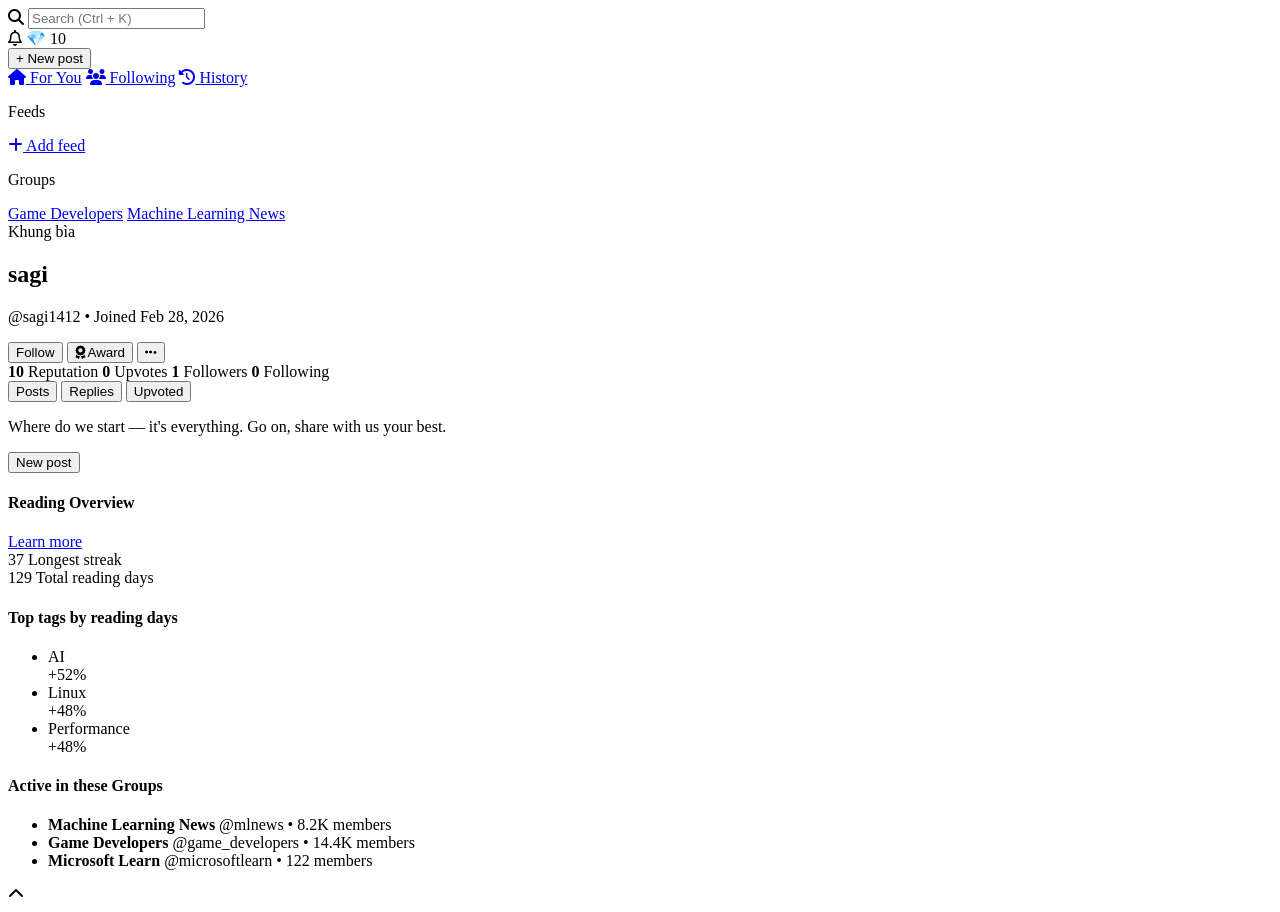
==== myweb/thongtin.html @ 660e8b9f "cập nhật readme và giao diện" ====
<!DOCTYPE html>
<html lang="vi">
<head>
    <meta charset="UTF-8">
    <meta name="viewport" content="width=device-width, initial-scale=1.0">
    <title>Trang cá nhân</title>
    <!-- Link Font Awesome cho icon -->
    <link rel="stylesheet" href="https://cdnjs.cloudflare.com/ajax/libs/font-awesome/6.4.0/css/all.min.css">
</head>
<body>

    <!-- THANH ĐẦU TRANG (Giữ nguyên cấu trúc trang chủ) -->
    <header id="main-header">
        <div class="search-bar">
            <i class="fa fa-search"></i>
            <input type="text" placeholder="Search (Ctrl + K)">
        </div>
        
        <nav class="user-nav">
            <i class="fa-regular fa-bell"></i>
            <span class="currency">💎 10</span>
            <div class="user-avatar"></div>
        </nav>
    </header>

    <!-- BỐ CỤC CHÍNH 3 CỘT -->
    <div class="app-container">
        
        <!-- CỘT 1: SIDEBAR TRÁI (Giữ nguyên cấu trúc trang chủ) -->
        <aside id="left-sidebar">
            <button class="btn-new-post">+ New post</button>
            
            <nav class="menu-section">
                <a href="index.html" class="menu-item"><i class="fa fa-home"></i> For You</a>
                <a href="#" class="menu-item"><i class="fa fa-users"></i> Following</a>
                <a href="#" class="menu-item"><i class="fa fa-clock-rotate-left"></i> History</a>
            </nav>

            <section class="menu-section">
                <p class="section-title">Feeds</p>
                <a href="#" class="menu-item"><i class="fa fa-plus"></i> Add feed</a>
            </section>

            <section class="menu-section">
                <p class="section-title">Groups</p>
                <a href="#" class="menu-item">Game Developers</a>
                <a href="#" class="menu-item">Machine Learning News</a>
            </section>
        </aside>

        <!-- CỘT 2: NỘI DUNG CHÍNH (PROFILE) -->
        <main id="profile-content">
            <div class="profile-wrapper">
                
                <!-- Phần khung bìa và thông tin cơ bản -->
                <section class="profile-header-card">
                    <div class="cover-photo">
                        <span>Khung bìa</span>
                    </div>

                    <div class="profile-info">
                        <div class="avatar-large"></div>
                        <h1 class="user-name">sagi</h1>
                        <p class="user-handle">@sagi1412 • Joined Feb 28, 2026</p>
                        
                        <div class="profile-actions">
                            <button class="btn-follow">Follow</button>
                            <button class="btn-award"><i class="fa fa-award"></i> Award</button>
                            <button class="btn-more"><i class="fa fa-ellipsis"></i></button>
                        </div>

                        <div class="profile-stats">
                            <span><strong>10</strong> Reputation</span>
                            <span><strong>0</strong> Upvotes</span>
                            <span><strong>1</strong> Followers</span>
                            <span><strong>0</strong> Following</span>
                        </div>
                    </div>
                </section>

                <!-- Tabs điều hướng hoạt động -->
                <nav class="profile-tabs">
                    <button class="tab-item active">Posts</button>
                    <button class="tab-item">Replies</button>
                    <button class="tab-item">Upvoted</button>
                </nav>

                <!-- Nội dung hoạt động (Trạng thái trống) -->
                <section class="activity-feed">
                    <div class="empty-state">
                        <p>Where do we start — it's everything. Go on, share with us your best.</p>
                        <button class="btn-new-post-large">New post</button>
                    </div>
                </section>

            </div>
        </main>

        <!-- CỘT 3: SIDEBAR PHẢI (THỐNG KÊ) -->
        <aside id="right-sidebar">
            
            <!-- Thống kê đọc -->
            <section class="stat-card">
                <header class="card-header">
                    <h4>Reading Overview</h4>
                    <a href="#">Learn more</a>
                </header>
                <div class="stat-grid">
                    <div class="stat-item">
                        <span class="stat-value">37</span>
                        <span class="stat-label">Longest streak</span>
                    </div>
                    <div class="stat-item">
                        <span class="stat-value">129</span>
                        <span class="stat-label">Total reading days</span>
                    </div>
                </div>
            </section>

            <!-- Tags phổ biến -->
            <section class="stat-card">
                <h4>Top tags by reading days</h4>
                <ul class="tag-stats-list">
                    <li>
                        <span class="tag-name ai">AI</span>
                        <div class="progress-bar"><div class="fill" style="width: 52%;"></div></div>
                        <span class="percentage">+52%</span>
                    </li>
                    <li>
                        <span class="tag-name linux">Linux</span>
                        <div class="progress-bar"><div class="fill" style="width: 48%;"></div></div>
                        <span class="percentage">+48%</span>
                    </li>
                    <li>
                        <span class="tag-name performance">Performance</span>
                        <div class="progress-bar"><div class="fill" style="width: 48%;"></div></div>
                        <span class="percentage">+48%</span>
                    </li>
                </ul>
            </section>

            <!-- Nhóm đang tham gia -->
            <section class="stat-card">
                <h4>Active in these Groups</h4>
                <ul class="group-list">
                    <li>
                        <strong>Machine Learning News</strong>
                        <span>@mlnews • 8.2K members</span>
                    </li>
                    <li>
                        <strong>Game Developers</strong>
                        <span>@game_developers • 14.4K members</span>
                    </li>
                    <li>
                        <strong>Microsoft Learn</strong>
                        <span>@microsoftlearn • 122 members</span>
                    </li>
                </ul>
            </section>

        </aside>

    </div>

    <!-- Nút cuộn lên đầu trang -->
    <div class="scroll-top">
        <i class="fa fa-chevron-up"></i>
    </div>

</body>
</html>
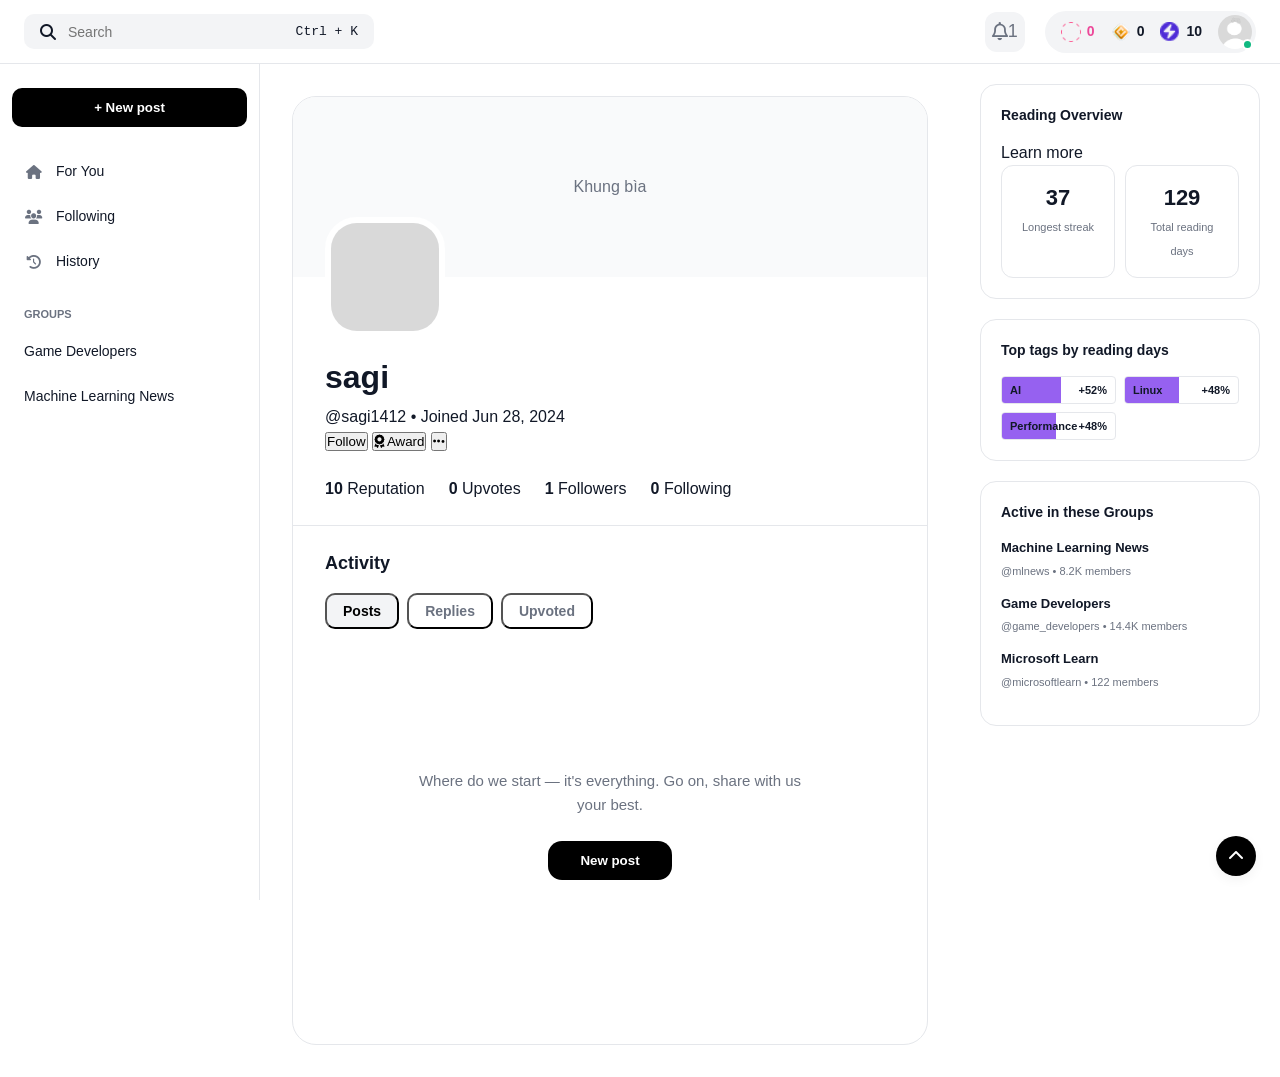
==== commit 4751ccc8: "cập nhật file css và ảnh để có giao diện gần giống giao diện tự build từ file figma trong readme" ====
--- a/myweb/thongtin.html
+++ b/myweb/thongtin.html
@@ -3,23 +3,48 @@
 <head>
     <meta charset="UTF-8">
     <meta name="viewport" content="width=device-width, initial-scale=1.0">
-    <title>Trang cá nhân</title>
+    <title>Trang cá nhân - sagi</title>
     <!-- Link Font Awesome cho icon -->
     <link rel="stylesheet" href="https://cdnjs.cloudflare.com/ajax/libs/font-awesome/6.4.0/css/all.min.css">
+    <!-- Liên kết file CSS dùng chung -->
+    <link rel="stylesheet" href="./css/style.css">
 </head>
 <body>
 
-    <!-- THANH ĐẦU TRANG (Giữ nguyên cấu trúc trang chủ) -->
+    <!-- THANH ĐẦU TRANG (Đã đồng bộ Status Capsule với trang chủ) -->
     <header id="main-header">
         <div class="search-bar">
             <i class="fa fa-search"></i>
-            <input type="text" placeholder="Search (Ctrl + K)">
+            <input type="text" placeholder="Search">
+            <kbd>Ctrl + K</kbd>
         </div>
         
         <nav class="user-nav">
-            <i class="fa-regular fa-bell"></i>
-            <span class="currency">💎 10</span>
-            <div class="user-avatar"></div>
+            <button class="btn-bell">
+                <i class="fa-regular fa-bell"></i>
+                <span class="notification-badge">1</span>
+            </button>
+
+            <div class="status-capsule">
+                <div class="status-item">
+                    <img src="./img/SVG.png" alt="streak" class="status-icon">
+                    <span class="status-value color-pink">0</span>
+                </div>
+                <div class="status-item">
+                    <img src="./img/icon.png" alt="credits" class="status-icon">
+                    <span class="status-value">0</span>
+                </div>
+                <div class="status-item">
+                    <img src="./img/icon2.png" alt="energy" class="status-icon">
+                    <span class="status-value">10</span>
+                </div>
+
+                <!-- Link quay lại chính trang này (Profile) -->
+                <a href="profile.html" class="user-avatar-wrapper">
+                    <img src="./img/avt.png" alt="user" class="user-avatar">
+                    <span class="online-dot"></span>
+                </a>
+            </div>
         </nav>
     </header>
 
@@ -31,15 +56,11 @@
             <button class="btn-new-post">+ New post</button>
             
             <nav class="menu-section">
-                <a href="index.html" class="menu-item"><i class="fa fa-home"></i> For You</a>
+                <!-- Quay về trang chủ -->
+                <a href="trangchu.html" class="menu-item"><i class="fa fa-home"></i> For You</a>
                 <a href="#" class="menu-item"><i class="fa fa-users"></i> Following</a>
                 <a href="#" class="menu-item"><i class="fa fa-clock-rotate-left"></i> History</a>
             </nav>
-
-            <section class="menu-section">
-                <p class="section-title">Feeds</p>
-                <a href="#" class="menu-item"><i class="fa fa-plus"></i> Add feed</a>
-            </section>
 
             <section class="menu-section">
                 <p class="section-title">Groups</p>
@@ -51,17 +72,22 @@
         <!-- CỘT 2: NỘI DUNG CHÍNH (PROFILE) -->
         <main id="profile-content">
             <div class="profile-wrapper">
-                
-                <!-- Phần khung bìa và thông tin cơ bản -->
+                <!-- TẤT CẢ NẰM TRONG KHUNG NÀY -->
                 <section class="profile-header-card">
+                    
+                    <!-- 1. Phần ảnh bìa -->
                     <div class="cover-photo">
                         <span>Khung bìa</span>
                     </div>
 
+                    <!-- 2. Phần thông tin người dùng -->
                     <div class="profile-info">
-                        <div class="avatar-large"></div>
+                        <div class="avatar-large-wrapper">
+                            <img src="./img/avt.png" alt="sagi" class="avatar-large">
+                        </div>
+                        
                         <h1 class="user-name">sagi</h1>
-                        <p class="user-handle">@sagi1412 • Joined Feb 28, 2026</p>
+                        <p class="user-handle">@sagi1412 • Joined Jun 28, 2024</p>
                         
                         <div class="profile-actions">
                             <button class="btn-follow">Follow</button>
@@ -70,29 +96,32 @@
                         </div>
 
                         <div class="profile-stats">
-                            <span><strong>10</strong> Reputation</span>
-                            <span><strong>0</strong> Upvotes</span>
-                            <span><strong>1</strong> Followers</span>
-                            <span><strong>0</strong> Following</span>
-                        </div>
-                    </div>
-                </section>
-
-                <!-- Tabs điều hướng hoạt động -->
-                <nav class="profile-tabs">
-                    <button class="tab-item active">Posts</button>
-                    <button class="tab-item">Replies</button>
-                    <button class="tab-item">Upvoted</button>
-                </nav>
-
-                <!-- Nội dung hoạt động (Trạng thái trống) -->
-                <section class="activity-feed">
-                    <div class="empty-state">
-                        <p>Where do we start — it's everything. Go on, share with us your best.</p>
-                        <button class="btn-new-post-large">New post</button>
-                    </div>
-                </section>
-
+                            <div class="stat-num"><strong>10</strong> <span>Reputation</span></div>
+                            <div class="stat-num"><strong>0</strong> <span>Upvotes</span></div>
+                            <div class="stat-num"><strong>1</strong> <span>Followers</span></div>
+                            <div class="stat-num"><strong>0</strong> <span>Following</span></div>
+                        </div>
+                    </div>
+
+                    <!-- 3. Phần Activity (Bây giờ đã nằm TRONG khung trắng) -->
+                    <div class="profile-activity-section">
+                        <h3 class="activity-title">Activity</h3>
+                        
+                        <nav class="profile-tabs">
+                            <button class="tab-item active">Posts</button>
+                            <button class="tab-item">Replies</button>
+                            <button class="tab-item">Upvoted</button>
+                        </nav>
+
+                        <section class="activity-feed">
+                            <div class="empty-state">
+                                <p>Where do we start — it's everything. Go on, share with us your best.</p>
+                                <button class="btn-new-post-large">New post</button>
+                            </div>
+                        </section>
+                    </div>
+
+                </section> <!-- KẾT THÚC KHUNG TRẮNG -->
             </div>
         </main>
 
@@ -103,14 +132,14 @@
             <section class="stat-card">
                 <header class="card-header">
                     <h4>Reading Overview</h4>
-                    <a href="#">Learn more</a>
+                    <a href="#" class="link-more">Learn more</a>
                 </header>
                 <div class="stat-grid">
-                    <div class="stat-item">
+                    <div class="stat-item-box">
                         <span class="stat-value">37</span>
                         <span class="stat-label">Longest streak</span>
                     </div>
-                    <div class="stat-item">
+                    <div class="stat-item-box">
                         <span class="stat-value">129</span>
                         <span class="stat-label">Total reading days</span>
                     </div>
@@ -122,18 +151,24 @@
                 <h4>Top tags by reading days</h4>
                 <ul class="tag-stats-list">
                     <li>
-                        <span class="tag-name ai">AI</span>
-                        <div class="progress-bar"><div class="fill" style="width: 52%;"></div></div>
+                        <span class="tag-name">AI</span>
+                        <div class="progress-container">
+                            <div class="progress-fill purple" style="width: 52%;"></div>
+                        </div>
                         <span class="percentage">+52%</span>
                     </li>
                     <li>
-                        <span class="tag-name linux">Linux</span>
-                        <div class="progress-bar"><div class="fill" style="width: 48%;"></div></div>
+                        <span class="tag-name">Linux</span>
+                        <div class="progress-container">
+                            <div class="progress-fill purple" style="width: 48%;"></div>
+                        </div>
                         <span class="percentage">+48%</span>
                     </li>
                     <li>
-                        <span class="tag-name performance">Performance</span>
-                        <div class="progress-bar"><div class="fill" style="width: 48%;"></div></div>
+                        <span class="tag-name">Performance</span>
+                        <div class="progress-container">
+                            <div class="progress-fill purple" style="width: 48%;"></div>
+                        </div>
                         <span class="percentage">+48%</span>
                     </li>
                 </ul>
@@ -144,16 +179,25 @@
                 <h4>Active in these Groups</h4>
                 <ul class="group-list">
                     <li>
-                        <strong>Machine Learning News</strong>
-                        <span>@mlnews • 8.2K members</span>
-                    </li>
-                    <li>
-                        <strong>Game Developers</strong>
-                        <span>@game_developers • 14.4K members</span>
-                    </li>
-                    <li>
-                        <strong>Microsoft Learn</strong>
-                        <span>@microsoftlearn • 122 members</span>
+                        <div class="group-icon"></div>
+                        <div class="group-info">
+                            <strong>Machine Learning News</strong>
+                            <span>@mlnews • 8.2K members</span>
+                        </div>
+                    </li>
+                    <li>
+                        <div class="group-icon"></div>
+                        <div class="group-info">
+                            <strong>Game Developers</strong>
+                            <span>@game_developers • 14.4K members</span>
+                        </div>
+                    </li>
+                    <li>
+                        <div class="group-icon"></div>
+                        <div class="group-info">
+                            <strong>Microsoft Learn</strong>
+                            <span>@microsoftlearn • 122 members</span>
+                        </div>
                     </li>
                 </ul>
             </section>
@@ -168,4 +212,4 @@
     </div>
 
 </body>
-</html>+</html>
--- a/myweb/css/style.css
+++ b/myweb/css/style.css
@@ -0,0 +1,615 @@
+/* =========================================
+   1. KHAI BÁO BIẾN (CSS VARIABLES)
+   ========================================= */
+:root {
+    /* Colors */
+    --bg-body: #ffffff;
+    --bg-light: #f3f4f6;
+    --border-color: #e5e7eb;
+    --text-main: #111827;
+    --text-muted: #6b7280;
+    --primary-black: #000000;
+    --primary-pink: #ec4899;
+    --primary-purple: #7c3aed;
+    --online-green: #10b981;
+    
+    /* Dimensions */
+    --sidebar-width: 260px;
+    --right-sidebar-width: 320px;
+    --header-height: 64px;
+    --max-content-width: 720px;
+    
+    /* Effects */
+    --transition: all 0.2s cubic-bezier(0.4, 0, 0.2, 1);
+    --shadow: 0 4px 12px rgba(0, 0, 0, 0.05);
+}
+
+/* =========================================
+   2. RESET & BASE STYLES
+   ========================================= */
+* {
+    margin: 0;
+    padding: 0;
+    box-sizing: border-box;
+}
+
+body {
+    font-family: 'Inter', -apple-system, BlinkMacSystemFont, "Segoe UI", Roboto, sans-serif;
+    background-color: var(--bg-body);
+    color: var(--text-main);
+    line-height: 1.5;
+    -webkit-font-smoothing: antialiased;
+}
+
+a {
+    text-decoration: none;
+    color: inherit;
+    transition: var(--transition);
+}
+
+ul { list-style: none; }
+
+button {
+    cursor: pointer;
+    font-family: inherit;
+    transition: var(--transition);
+}
+
+/* =========================================
+   3. SHARED COMPONENTS (HEADER & LEFT SIDEBAR)
+   ========================================= */
+
+/* --- Header --- */
+#main-header {
+    height: var(--header-height);
+    border-bottom: 1px solid var(--border-color);
+    display: flex;
+    align-items: center;
+    justify-content: space-between;
+    padding: 0 24px;
+    position: fixed;
+    top: 0;
+    width: 100%;
+    background: rgba(255, 255, 255, 0.98);
+    backdrop-filter: blur(8px);
+    z-index: 1000;
+}
+
+.search-bar {
+    background: var(--bg-light);
+    padding: 8px 16px;
+    border-radius: 10px;
+    width: 350px;
+    display: flex;
+    align-items: center;
+    gap: 12px;
+}
+
+.search-bar input { border: none; background: transparent; outline: none; flex: 1; font-size: 14px; }
+
+/* User Nav & Status Capsule */
+.user-nav { display: flex; align-items: center; gap: 12px; }
+
+.status-capsule {
+    background: var(--bg-light);
+    padding: 4px 4px 4px 16px;
+    border-radius: 50px;
+    display: flex;
+    align-items: center;
+    gap: 16px;
+}
+
+.status-item { display: flex; align-items: center; gap: 6px; }
+.status-icon { width: 20px; height: 20px; object-fit: contain; }
+.status-value { font-weight: 700; font-size: 14px; }
+.color-pink { color: var(--primary-pink); }
+
+/* Avatar Wrapper */
+.user-avatar-wrapper {
+    position: relative;
+    width: 34px;
+    height: 34px;
+    display: block;
+}
+
+.user-avatar { width: 100%; height: 100%; border-radius: 50%; object-fit: cover; background: #ddd; }
+
+.online-dot {
+    position: absolute; bottom: -1px; right: -1px;
+    width: 11px; height: 11px;
+    background: var(--online-green); border: 2px solid white; border-radius: 50%;
+}
+
+/* --- Left Sidebar --- */
+#left-sidebar {
+    width: var(--sidebar-width);
+    border-right: 1px solid var(--border-color);
+    padding: 24px 12px;
+    position: fixed;
+    top: var(--header-height);
+    height: calc(100vh - var(--header-height));
+    overflow-y: auto;
+}
+
+.btn-new-post {
+    width: 100%; padding: 12px; background: var(--primary-black); color: white;
+    border: none; border-radius: 10px; font-weight: 600; margin-bottom: 24px;
+}
+
+.btn-bell {
+    position: relative;
+    background: var(--bg-light); /* Màu xám nhạt */
+    border: none;               /* Bỏ viền mặc định của trình duyệt */
+    width: 40px;
+    height: 40px;
+    border-radius: 12px;
+    display: flex;
+    align-items: center;
+    justify-content: center;
+    cursor: pointer;
+    color: var(--text-muted);
+    font-size: 18px;
+    margin-right: 8px; /* Khoảng cách với cụm capsule */
+}
+
+/* Đảm bảo icon chuông nằm giữa */
+.btn-bell i {
+    line-height: 1;
+}
+
+.menu-section { margin-bottom: 24px; }
+.section-title { font-size: 11px; font-weight: 700; color: var(--text-muted); text-transform: uppercase; margin-bottom: 8px; padding-left: 12px; }
+
+.menu-item {
+    display: flex; align-items: center; gap: 12px; padding: 10px 12px;
+    border-radius: 8px; font-size: 14px; font-weight: 500; margin-bottom: 4px;
+}
+
+.menu-item:hover, .menu-item.active { background: var(--bg-light); }
+.menu-item i { width: 20px; text-align: center; color: var(--text-muted); }
+
+/* =========================================
+   4. HOME PAGE (FEED)
+   ========================================= */
+.app-container { display: flex; margin-top: var(--header-height); }
+
+#main-feed {
+    margin-left: var(--sidebar-width);
+    flex: 1;
+    padding: 32px;
+    display: flex;
+    justify-content: center;
+}
+
+.feed-wrapper { width: 100%; max-width: var(--max-content-width); }
+
+.feed-header {
+    display: flex;
+    justify-content: space-between; /* Đẩy tiêu đề sang trái, nút sang phải */
+    align-items: center;           /* Căn giữa theo chiều dọc */
+    margin-bottom: 24px;
+    width: 100%;
+}
+
+.feed-header h3 {
+    font-size: 20px;
+    font-weight: 700;
+    color: var(--text-main);
+}
+
+.activity-feed {
+    text-align: center;
+    padding: 60px 20px;
+}
+
+.empty-state p {
+    color: var(--text-muted);
+    font-size: 15px;
+    margin-bottom: 20px;
+    max-width: 400px;
+    margin-left: auto;
+    margin-right: auto;
+}
+
+.btn-new-post-large {
+    background: var(--primary-black);
+    color: white;
+    border: none;
+    padding: 12px 24px;
+    border-radius: 12px;
+    font-weight: 700;
+    cursor: pointer;
+}
+
+.btn-settings {
+    background: var(--bg-light);
+    border: 1px solid var(--border-color);
+    padding: 8px 16px;
+    border-radius: 10px;
+    font-size: 14px;
+    font-weight: 600;
+    display: flex;
+    align-items: center;
+    gap: 8px;
+    cursor: pointer;
+}
+
+.post-card {
+    background: white; border: 1px solid var(--border-color);
+    border-radius: 16px; padding: 20px; margin-bottom: 16px;
+}
+
+.post-user { display: flex; align-items: center; gap: 12px; margin-bottom: 16px; }
+.avatar-small { width: 36px; height: 36px; border-radius: 50%; background: #eee; }
+
+.post-body { display: flex; justify-content: space-between; gap: 24px; }
+.post-content h2 { font-size: 18px; font-weight: 700; margin-bottom: 8px; }
+.post-content h2 a:hover { color: var(--primary-purple); text-decoration: underline; }
+
+.post-img-link { width: 180px; height: 110px; border-radius: 12px; overflow: hidden; flex-shrink: 0; }
+.post-image { width: 100%; height: 100%; object-fit: cover; }
+.post-img-link:hover .post-image { transform: scale(1.05); transition: 0.3s; }
+
+.post-actions { display: flex; gap: 24px; margin-top: 20px; color: var(--text-muted); font-size: 13px; }
+.action-item { display: flex; align-items: center; gap: 6px; cursor: pointer; }
+
+/* =========================================
+   5. PROFILE PAGE (GOM CHUNG MỘT KHUNG)
+   ========================================= */
+#profile-content {
+    margin-left: var(--sidebar-width);
+    flex: 1;
+    padding: 32px;
+    display: flex;
+    justify-content: center;
+}
+
+.profile-wrapper {
+    width: 100%;
+    max-width: 720px;
+}
+
+/* Khung trắng tổng thể bao quát toàn bộ */
+.profile-header-card {
+    background: white;
+    border: 1px solid var(--border-color);
+    border-radius: 24px; /* Bo góc lớn như ảnh 41 */
+    overflow: hidden;
+    display: flex;
+    flex-direction: column;
+}
+
+.cover-photo {
+    height: 180px;
+    background-color: #f9fafb;
+    display: flex;
+    align-items: center;
+    justify-content: center;
+    color: var(--text-muted);
+}
+
+.profile-info {
+    padding: 0 32px 24px 32px;
+}
+
+.avatar-large-wrapper {
+    width: 120px;
+    height: 120px;
+    margin-top: -60px;
+    margin-bottom: 16px;
+    border: 6px solid white;
+    border-radius: 32px;
+    overflow: hidden;
+    background: #eee;
+}
+
+.user-name { font-size: 32px; font-weight: 800; margin-bottom: 4px; }
+
+.profile-stats {
+    display: flex;
+    gap: 24px;
+    margin-top: 24px;
+}
+
+/* Phần Activity bên trong khung */
+.profile-activity-section {
+    padding: 24px 32px;
+    border-top: 1px solid var(--border-color); /* Đường kẻ phân cách tinh tế */
+}
+
+.activity-title {
+    font-size: 18px;
+    font-weight: 700;
+    margin-bottom: 16px;
+}
+
+.profile-tabs {
+    display: flex;
+    gap: 8px;
+    margin-bottom: 40px;
+}
+
+.tab-item {
+    background: transparent;
+    padding: 8px 16px;
+    border-radius: 10px;
+    font-size: 14px;
+    font-weight: 600;
+    color: var(--text-muted);
+}
+
+.tab-item.active {
+    background: #f3f4f6;
+    color: black;
+}
+
+/* Empty State căn chỉnh lại */
+.empty-state {
+    padding: 40px 0 80px 0;
+    text-align: center;
+}
+
+.empty-state p {
+    color: var(--text-muted);
+    font-size: 15px;
+    margin-bottom: 24px;
+    line-height: 1.6;
+}
+
+.btn-new-post-large {
+    background: black;
+    color: white;
+    padding: 12px 32px;
+    border-radius: 14px;
+    font-weight: 700;
+}
+
+/* =========================================
+   6. CỘT PHẢI (THỐNG KÊ - CHUẨN GRID)
+   ========================================= */
+#right-sidebar { width: 320px; padding: 20px; }
+
+.stat-card {
+    background: white; border: 1px solid var(--border-color);
+    border-radius: 16px; padding: 20px; margin-bottom: 20px;
+}
+
+.stat-card h4 { font-size: 14px; margin-bottom: 15px; }
+
+/* Reading Overview Grid */
+.stat-grid { display: grid; grid-template-columns: 1fr 1fr; gap: 10px; }
+.stat-item-box {
+    background: white; border: 1px solid var(--border-color);
+    padding: 15px; border-radius: 12px; text-align: center;
+}
+.stat-value { display: block; font-size: 22px; font-weight: 800; }
+.stat-label { font-size: 11px; color: var(--text-muted); line-height: 1.2; }
+
+/* Top Tags Grid 2 cột */
+.tag-stats-list { display: grid; grid-template-columns: 1fr 1fr; gap: 8px; }
+.tag-stats-list li {
+    position: relative; height: 28px; border: 1px solid var(--border-color);
+    border-radius: 4px; overflow: hidden; display: flex; align-items: center;
+    justify-content: space-between; padding: 0 8px;
+}
+.tag-name, .percentage { position: relative; z-index: 2; font-size: 11px; font-weight: 600; }
+.progress-container { position: absolute; left: 0; top: 0; width: 100%; height: 100%; z-index: 1; }
+.progress-fill { height: 100%; background: var(--primary-purple); opacity: 0.8; }
+
+/* Group List */
+.group-list li { margin-bottom: 12px; }
+.group-list strong { display: block; font-size: 13px; }
+.group-list span { font-size: 11px; color: var(--text-muted); }
+
+/* Floating Button */
+.scroll-top {
+    position: fixed; bottom: 20px; right: 20px;
+    width: 36px; height: 36px; background: black; color: white;
+    border-radius: 50%; display: flex; align-items: center; justify-content: center;
+}
+
+/* =========================================
+   7. POST DETAIL VIEW (BỔ SUNG)
+   ========================================= */
+
+.post-detail-view {
+    background: white;
+    border: 1px solid var(--border-color);
+    border-radius: 16px; /* Bo góc thẻ bài viết */
+    padding: 30px;       /* Tạo khoảng trống bên trong thẻ */
+    text-align: left;    /* QUAN TRỌNG: Chuyển toàn bộ nội dung sang lề trái */
+    box-shadow: 0 1px 3px rgba(0,0,0,0.05);
+}
+
+.post-detail-view .post-header {
+    display: flex;
+    justify-content: space-between;
+    align-items: center;
+    margin-bottom: 20px;
+}
+
+.author-link {
+    font-weight: 600;
+    font-size: 14px;
+    color: var(--text-main);
+}
+
+.post-detail-view .post-title {
+    font-size: 32px;
+    font-weight: 800;
+    margin: 10px 0 15px 0;
+    text-align: left; 
+}
+
+.post-body-text {
+    text-align: left;    /* Đảm bảo nội dung không bị căn giữa */
+    color: #374151;
+    font-size: 16px;
+    line-height: 1.6;
+    margin-bottom: 20px;
+}
+
+.post-tags {
+    display: flex;
+    gap: 10px;
+    margin-bottom: 20px;
+}
+
+.tag-item {
+    background: #f3f4f6; /* Màu xám nhạt cho hashtag */
+    color: #6b7280;
+    padding: 4px 12px;
+    border-radius: 6px;
+    font-size: 12px;
+    font-weight: 500;
+}
+
+.post-main-image {
+    width: 100%;
+    margin: 20px 0;
+    border-radius: 12px; /* Bo góc ảnh */
+    overflow: hidden;
+}
+
+.post-main-image img {
+    width: 100%;
+    height: auto;
+    display: block;
+}
+
+.post-stats {
+    font-size: 13px;
+    color: var(--text-muted);
+    padding-bottom: 15px;
+    border-bottom: 1px solid var(--border-color);
+}
+
+.post-actions-bar {
+    display: flex;
+    justify-content: space-around;
+    padding: 15px 0;
+    border-bottom: 1px solid var(--border-color);
+}
+
+.post-actions-bar .action-item {
+    font-size: 14px;
+    font-weight: 600;
+    color: var(--text-muted);
+    cursor: pointer;
+}
+
+.post-tags {
+    display: flex;
+    gap: 8px;
+    margin-bottom: 20px;
+}
+
+.post-actions-bar .vote-up { color: var(--online-green); }
+
+/* Comments Section */
+.comments-section { margin-top: 30px; }
+
+.sort-bar {
+    font-size: 13px;
+    margin-bottom: 20px;
+    color: var(--text-muted);
+}
+
+.comment-input-wrapper {
+    display: flex;
+    gap: 12px;
+    background: var(--bg-light);
+    padding: 12px;
+    border-radius: 12px;
+    margin-bottom: 30px;
+    align-items: center;
+}
+
+.comment-input-wrapper input {
+    flex: 1;
+    border: none;
+    background: transparent;
+    outline: none;
+    font-size: 14px;
+}
+
+.btn-post-comment {
+    font-weight: 700;
+    color: var(--primary-purple);
+    background: none;
+    border: none;
+}
+
+.comment-item {
+    display: flex;
+    gap: 12px;
+    margin-bottom: 25px;
+}
+
+.comment-meta {
+    font-size: 13px;
+    margin-bottom: 5px;
+}
+
+.comment-meta .reputation {
+    color: var(--primary-purple);
+    font-weight: 700;
+    margin-left: 10px;
+}
+
+.comment-text {
+    font-size: 14px;
+    margin-bottom: 8px;
+    color: var(--text-main);
+}
+
+.comment-actions {
+    display: flex;
+    gap: 15px;
+    color: var(--text-muted);
+    font-size: 12px;
+    align-items: center;
+}
+
+/* Right Sidebar Community Box */
+.group-icon-box {
+    width: 40px;
+    height: 40px;
+    background: black;
+    border-radius: 8px;
+}
+
+.recommend-card { text-align: center; }
+.share-icons {
+    display: flex;
+    justify-content: center;
+    gap: 25px;
+    font-size: 20px;
+    margin-top: 15px;
+    color: var(--text-muted);
+}
+
+/* =========================================
+   8. GLOBAL UTILITIES
+   ========================================= */
+.scroll-top {
+    position: fixed; bottom: 24px; right: 24px;
+    width: 40px; height: 40px; background: var(--primary-black); color: white;
+    border-radius: 50%; display: flex; align-items: center; justify-content: center;
+    box-shadow: var(--shadow); z-index: 99;
+}
+
+/* =========================================
+   9. RESPONSIVE (LUÔN ĐỂ CUỐI FILE)
+   ========================================= */
+@media (max-width: 1200px) {
+    #right-sidebar { display: none; } /* Ẩn cột phải trên màn hình vừa */
+}
+
+@media (max-width: 768px) {
+    #left-sidebar { display: none; }
+    #main-feed, #profile-content { margin-left: 0; padding: 16px; }
+    .search-bar { display: none; }
+    .post-body { flex-direction: column-reverse; }
+    .post-img-link { width: 100%; height: 200px; }
+}
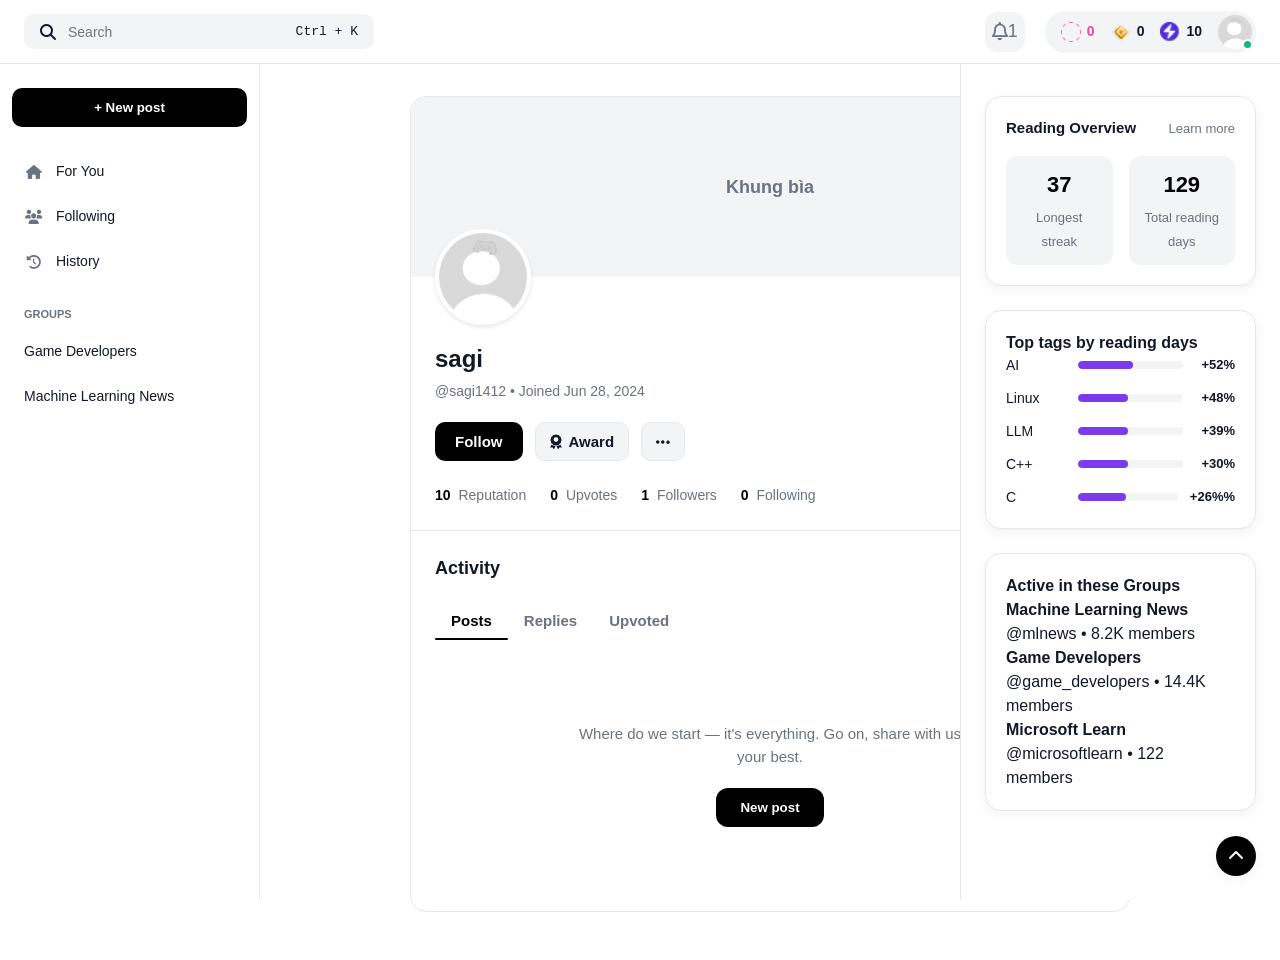
==== commit 4cb22239: "cập nhật file css và html để có giao diện giống với giao diện đã chỉnh sửa" ====
--- a/myweb/thongtin.html
+++ b/myweb/thongtin.html
@@ -3,11 +3,12 @@
 <head>
     <meta charset="UTF-8">
     <meta name="viewport" content="width=device-width, initial-scale=1.0">
-    <title>Trang cá nhân - sagi</title>
+    <title>Trang cá nhân</title>
     <!-- Link Font Awesome cho icon -->
     <link rel="stylesheet" href="https://cdnjs.cloudflare.com/ajax/libs/font-awesome/6.4.0/css/all.min.css">
     <!-- Liên kết file CSS dùng chung -->
     <link rel="stylesheet" href="./css/style.css">
+    <link rel="stylesheet" href="./css/styleinfo.css">
 </head>
 <body>
 
@@ -165,14 +166,30 @@
                         <span class="percentage">+48%</span>
                     </li>
                     <li>
-                        <span class="tag-name">Performance</span>
-                        <div class="progress-container">
-                            <div class="progress-fill purple" style="width: 48%;"></div>
-                        </div>
-                        <span class="percentage">+48%</span>
-                    </li>
+                        <span class="tag-name">LLM</span>
+                        <div class="progress-container">
+                            <div class="progress-fill purple" style="width: 48%;"></div>
+                        </div>
+                        <span class="percentage">+39%</span>
+                    </li>
+                    <li>
+                        <span class="tag-name">C++</span>
+                        <div class="progress-container">
+                            <div class="progress-fill purple" style="width: 48%;"></div>
+                        </div>
+                        <span class="percentage">+30%</span>
+                    </li>
+                    <li>
+                        <span class="tag-name">C</span>
+                        <div class="progress-container">
+                            <div class="progress-fill purple" style="width: 48%;"></div>
+                        </div>
+                        <span class="percentage">+26%%</span>
+                    </li>
+
                 </ul>
             </section>
+
 
             <!-- Nhóm đang tham gia -->
             <section class="stat-card">
--- a/myweb/css/style.css
+++ b/myweb/css/style.css
@@ -253,344 +253,9 @@
 .post-actions { display: flex; gap: 24px; margin-top: 20px; color: var(--text-muted); font-size: 13px; }
 .action-item { display: flex; align-items: center; gap: 6px; cursor: pointer; }
 
-/* =========================================
-   5. PROFILE PAGE (GOM CHUNG MỘT KHUNG)
-   ========================================= */
-#profile-content {
-    margin-left: var(--sidebar-width);
-    flex: 1;
-    padding: 32px;
-    display: flex;
-    justify-content: center;
-}
-
-.profile-wrapper {
-    width: 100%;
-    max-width: 720px;
-}
-
-/* Khung trắng tổng thể bao quát toàn bộ */
-.profile-header-card {
-    background: white;
-    border: 1px solid var(--border-color);
-    border-radius: 24px; /* Bo góc lớn như ảnh 41 */
-    overflow: hidden;
-    display: flex;
-    flex-direction: column;
-}
-
-.cover-photo {
-    height: 180px;
-    background-color: #f9fafb;
-    display: flex;
-    align-items: center;
-    justify-content: center;
-    color: var(--text-muted);
-}
-
-.profile-info {
-    padding: 0 32px 24px 32px;
-}
-
-.avatar-large-wrapper {
-    width: 120px;
-    height: 120px;
-    margin-top: -60px;
-    margin-bottom: 16px;
-    border: 6px solid white;
-    border-radius: 32px;
-    overflow: hidden;
-    background: #eee;
-}
-
-.user-name { font-size: 32px; font-weight: 800; margin-bottom: 4px; }
-
-.profile-stats {
-    display: flex;
-    gap: 24px;
-    margin-top: 24px;
-}
-
-/* Phần Activity bên trong khung */
-.profile-activity-section {
-    padding: 24px 32px;
-    border-top: 1px solid var(--border-color); /* Đường kẻ phân cách tinh tế */
-}
-
-.activity-title {
-    font-size: 18px;
-    font-weight: 700;
-    margin-bottom: 16px;
-}
-
-.profile-tabs {
-    display: flex;
-    gap: 8px;
-    margin-bottom: 40px;
-}
-
-.tab-item {
-    background: transparent;
-    padding: 8px 16px;
-    border-radius: 10px;
-    font-size: 14px;
-    font-weight: 600;
-    color: var(--text-muted);
-}
-
-.tab-item.active {
-    background: #f3f4f6;
-    color: black;
-}
-
-/* Empty State căn chỉnh lại */
-.empty-state {
-    padding: 40px 0 80px 0;
-    text-align: center;
-}
-
-.empty-state p {
-    color: var(--text-muted);
-    font-size: 15px;
-    margin-bottom: 24px;
-    line-height: 1.6;
-}
-
-.btn-new-post-large {
-    background: black;
-    color: white;
-    padding: 12px 32px;
-    border-radius: 14px;
-    font-weight: 700;
-}
-
-/* =========================================
-   6. CỘT PHẢI (THỐNG KÊ - CHUẨN GRID)
-   ========================================= */
-#right-sidebar { width: 320px; padding: 20px; }
-
-.stat-card {
-    background: white; border: 1px solid var(--border-color);
-    border-radius: 16px; padding: 20px; margin-bottom: 20px;
-}
-
-.stat-card h4 { font-size: 14px; margin-bottom: 15px; }
-
-/* Reading Overview Grid */
-.stat-grid { display: grid; grid-template-columns: 1fr 1fr; gap: 10px; }
-.stat-item-box {
-    background: white; border: 1px solid var(--border-color);
-    padding: 15px; border-radius: 12px; text-align: center;
-}
-.stat-value { display: block; font-size: 22px; font-weight: 800; }
-.stat-label { font-size: 11px; color: var(--text-muted); line-height: 1.2; }
-
-/* Top Tags Grid 2 cột */
-.tag-stats-list { display: grid; grid-template-columns: 1fr 1fr; gap: 8px; }
-.tag-stats-list li {
-    position: relative; height: 28px; border: 1px solid var(--border-color);
-    border-radius: 4px; overflow: hidden; display: flex; align-items: center;
-    justify-content: space-between; padding: 0 8px;
-}
-.tag-name, .percentage { position: relative; z-index: 2; font-size: 11px; font-weight: 600; }
-.progress-container { position: absolute; left: 0; top: 0; width: 100%; height: 100%; z-index: 1; }
-.progress-fill { height: 100%; background: var(--primary-purple); opacity: 0.8; }
-
-/* Group List */
-.group-list li { margin-bottom: 12px; }
-.group-list strong { display: block; font-size: 13px; }
-.group-list span { font-size: 11px; color: var(--text-muted); }
-
-/* Floating Button */
-.scroll-top {
-    position: fixed; bottom: 20px; right: 20px;
-    width: 36px; height: 36px; background: black; color: white;
-    border-radius: 50%; display: flex; align-items: center; justify-content: center;
-}
-
-/* =========================================
-   7. POST DETAIL VIEW (BỔ SUNG)
-   ========================================= */
-
-.post-detail-view {
-    background: white;
-    border: 1px solid var(--border-color);
-    border-radius: 16px; /* Bo góc thẻ bài viết */
-    padding: 30px;       /* Tạo khoảng trống bên trong thẻ */
-    text-align: left;    /* QUAN TRỌNG: Chuyển toàn bộ nội dung sang lề trái */
-    box-shadow: 0 1px 3px rgba(0,0,0,0.05);
-}
-
-.post-detail-view .post-header {
-    display: flex;
-    justify-content: space-between;
-    align-items: center;
-    margin-bottom: 20px;
-}
-
-.author-link {
-    font-weight: 600;
-    font-size: 14px;
-    color: var(--text-main);
-}
-
-.post-detail-view .post-title {
-    font-size: 32px;
-    font-weight: 800;
-    margin: 10px 0 15px 0;
-    text-align: left; 
-}
-
-.post-body-text {
-    text-align: left;    /* Đảm bảo nội dung không bị căn giữa */
-    color: #374151;
-    font-size: 16px;
-    line-height: 1.6;
-    margin-bottom: 20px;
-}
-
-.post-tags {
-    display: flex;
-    gap: 10px;
-    margin-bottom: 20px;
-}
-
-.tag-item {
-    background: #f3f4f6; /* Màu xám nhạt cho hashtag */
-    color: #6b7280;
-    padding: 4px 12px;
-    border-radius: 6px;
-    font-size: 12px;
-    font-weight: 500;
-}
-
-.post-main-image {
-    width: 100%;
-    margin: 20px 0;
-    border-radius: 12px; /* Bo góc ảnh */
-    overflow: hidden;
-}
-
-.post-main-image img {
-    width: 100%;
-    height: auto;
-    display: block;
-}
-
-.post-stats {
-    font-size: 13px;
-    color: var(--text-muted);
-    padding-bottom: 15px;
-    border-bottom: 1px solid var(--border-color);
-}
-
-.post-actions-bar {
-    display: flex;
-    justify-content: space-around;
-    padding: 15px 0;
-    border-bottom: 1px solid var(--border-color);
-}
-
-.post-actions-bar .action-item {
-    font-size: 14px;
-    font-weight: 600;
-    color: var(--text-muted);
-    cursor: pointer;
-}
-
-.post-tags {
-    display: flex;
-    gap: 8px;
-    margin-bottom: 20px;
-}
-
-.post-actions-bar .vote-up { color: var(--online-green); }
-
-/* Comments Section */
-.comments-section { margin-top: 30px; }
-
-.sort-bar {
-    font-size: 13px;
-    margin-bottom: 20px;
-    color: var(--text-muted);
-}
-
-.comment-input-wrapper {
-    display: flex;
-    gap: 12px;
-    background: var(--bg-light);
-    padding: 12px;
-    border-radius: 12px;
-    margin-bottom: 30px;
-    align-items: center;
-}
-
-.comment-input-wrapper input {
-    flex: 1;
-    border: none;
-    background: transparent;
-    outline: none;
-    font-size: 14px;
-}
-
-.btn-post-comment {
-    font-weight: 700;
-    color: var(--primary-purple);
-    background: none;
-    border: none;
-}
-
-.comment-item {
-    display: flex;
-    gap: 12px;
-    margin-bottom: 25px;
-}
-
-.comment-meta {
-    font-size: 13px;
-    margin-bottom: 5px;
-}
-
-.comment-meta .reputation {
-    color: var(--primary-purple);
-    font-weight: 700;
-    margin-left: 10px;
-}
-
-.comment-text {
-    font-size: 14px;
-    margin-bottom: 8px;
-    color: var(--text-main);
-}
-
-.comment-actions {
-    display: flex;
-    gap: 15px;
-    color: var(--text-muted);
-    font-size: 12px;
-    align-items: center;
-}
-
-/* Right Sidebar Community Box */
-.group-icon-box {
-    width: 40px;
-    height: 40px;
-    background: black;
-    border-radius: 8px;
-}
-
-.recommend-card { text-align: center; }
-.share-icons {
-    display: flex;
-    justify-content: center;
-    gap: 25px;
-    font-size: 20px;
-    margin-top: 15px;
-    color: var(--text-muted);
-}
-
-/* =========================================
-   8. GLOBAL UTILITIES
+
+/* =========================================
+   5. GLOBAL UTILITIES
    ========================================= */
 .scroll-top {
     position: fixed; bottom: 24px; right: 24px;
@@ -600,7 +265,7 @@
 }
 
 /* =========================================
-   9. RESPONSIVE (LUÔN ĐỂ CUỐI FILE)
+   6. RESPONSIVE (LUÔN ĐỂ CUỐI FILE)
    ========================================= */
 @media (max-width: 1200px) {
     #right-sidebar { display: none; } /* Ẩn cột phải trên màn hình vừa */
@@ -612,4 +277,4 @@
     .search-bar { display: none; }
     .post-body { flex-direction: column-reverse; }
     .post-img-link { width: 100%; height: 200px; }
-}
+}
--- a/myweb/css/styleinfo.css
+++ b/myweb/css/styleinfo.css
@@ -0,0 +1,348 @@
+/* =========================================
+   PROFILE PAGE STYLES (styleinfo.css)
+   ========================================= */
+
+/* Cột chính của trang cá nhân */
+#profile-content {
+    margin-left: var(--sidebar-width);
+    flex: 1;
+    padding: 32px; /* Đồng nhất với #main-feed */
+    display: flex;
+    justify-content: center;
+}
+
+.profile-wrapper {
+    width: 100%;
+    max-width: var(--max-content-width); /* Giới hạn chiều rộng nội dung chính */
+}
+
+/* Khung trắng tổng thể của Profile */
+.profile-header-card {
+    background: white;
+    border: 1px solid var(--border-color);
+    border-radius: 16px;
+    margin-bottom: 16px; /* Khoảng cách với các phần tử khác nếu có */
+    overflow: hidden; /* Đảm bảo ảnh bìa không tràn */
+}
+
+/* 1. Phần ảnh bìa */
+.cover-photo {
+    width: 100%;
+    height: 180px; /* Chiều cao ảnh bìa */
+    background: var(--bg-light); /* Màu nền xám nhạt */
+    display: flex;
+    align-items: center;
+    justify-content: center;
+    color: var(--text-muted);
+    font-size: 18px;
+    font-weight: 600;
+}
+
+/* 2. Phần thông tin người dùng */
+.profile-info {
+    padding: 24px;
+    padding-top: 0; /* Ảnh đại diện sẽ đè lên phần này */
+    text-align: left; /* Căn chỉnh nội dung trong phần này */
+}
+
+.avatar-large-wrapper {
+    width: 96px; /* Kích thước ảnh đại diện lớn */
+    height: 96px;
+    border-radius: 50%;
+    border: 4px solid white; /* Viền trắng quanh avatar */
+    margin-top: -48px; /* Đẩy avatar lên để đè lên cover photo */
+    background: white; /* Đảm bảo nền trắng khi viền ngoài trong suốt */
+    position: relative;
+    z-index: 1; /* Đảm bảo avatar nằm trên cover */
+    margin-bottom: 16px;
+    box-shadow: 0 2px 4px rgba(0,0,0,0.1); /* Shadow nhẹ cho avatar */
+}
+
+.avatar-large {
+    width: 100%;
+    height: 100%;
+    border-radius: 50%;
+    object-fit: cover;
+    display: block;
+}
+
+.user-name {
+    font-size: 24px;
+    font-weight: 700;
+    margin-bottom: 4px;
+}
+
+.user-handle {
+    font-size: 14px;
+    color: var(--text-muted);
+    margin-bottom: 20px;
+}
+
+.profile-actions {
+    display: flex;
+    gap: 12px;
+    margin-bottom: 24px;
+}
+
+.btn-follow {
+    background: var(--primary-black);
+    color: white;
+    border: none;
+    padding: 10px 20px;
+    border-radius: 10px;
+    font-weight: 600;
+    font-size: 15px;
+}
+
+.btn-award, .btn-more {
+    background: var(--bg-light);
+    color: var(--text-main);
+    border: 1px solid var(--border-color);
+    padding: 10px 14px; /* Padding nhỏ hơn cho icon */
+    border-radius: 10px;
+    font-size: 16px;
+    display: flex;
+    align-items: center;
+    justify-content: center;
+}
+
+.btn-award { gap: 8px; font-weight: 600; font-size: 15px; }
+
+.profile-stats {
+    display: flex;
+    gap: 24px;
+    font-size: 14px;
+}
+
+.stat-num strong {
+    font-weight: 700;
+    color: var(--primary-black);
+    margin-right: 4px;
+}
+.stat-num span {
+    color: var(--text-muted);
+}
+
+/* 3. Phần Activity (Nằm trong khung trắng) */
+.profile-activity-section {
+    padding: 24px;
+    border-top: 1px solid var(--border-color); /* Đường kẻ phân cách */
+}
+
+.activity-title {
+    font-size: 18px;
+    font-weight: 700;
+    margin-bottom: 20px;
+}
+
+.profile-tabs {
+    display: flex;
+    margin-bottom: 24px;
+}
+
+.tab-item {
+    background: transparent;
+    border: none;
+    padding: 10px 16px;
+    font-size: 15px;
+    font-weight: 600;
+    color: var(--text-muted);
+    position: relative;
+    cursor: pointer;
+}
+
+.tab-item.active {
+    color: var(--primary-black);
+}
+
+.tab-item.active::after {
+    content: '';
+    position: absolute;
+    bottom: -1px; /* Đặt đường gạch dưới lên trên đường border-top của section */
+    left: 0;
+    width: 100%;
+    height: 2px;
+    background: var(--primary-black);
+    border-radius: 1px;
+}
+
+/* Tái sử dụng .empty-state từ style.css */
+/* .activity-feed đã có trong style.css, chỉ cần đảm bảo nó nằm trong .profile-activity-section */
+
+
+/* =========================================
+   RIGHT SIDEBAR STYLES
+   ========================================= */
+#right-sidebar {
+    width: var(--right-sidebar-width);
+    border-left: 1px solid var(--border-color);
+    padding: 32px 24px;
+    position: fixed;
+    top: var(--header-height);
+    right: 0;
+    height: calc(100vh - var(--header-height));
+    overflow-y: auto;
+    background: var(--bg-body); /* Đảm bảo nền trắng */
+    z-index: 99; /* Đảm bảo nằm trên các nội dung khác nếu cần */
+}
+
+.stat-card {
+    background: white;
+    border: 1px solid var(--border-color);
+    border-radius: 16px;
+    padding: 20px;
+    margin-bottom: 24px;
+    box-shadow: var(--shadow); /* Sử dụng shadow đã định nghĩa */
+}
+
+.card-header {
+    display: flex;
+    justify-content: space-between;
+    align-items: center;
+    margin-bottom: 16px;
+}
+
+.card-header h4 {
+    font-size: 15px;
+    font-weight: 700;
+}
+
+.link-more {
+    font-size: 13px;
+    color: var(--text-muted);
+}
+.link-more:hover {
+    color: var(--primary-purple);
+    text-decoration: underline;
+}
+
+.stat-grid {
+    display: grid;
+    grid-template-columns: 1fr 1fr;
+    gap: 16px;
+}
+
+.stat-item-box {
+    background: var(--bg-light);
+    border-radius: 12px;
+    padding: 12px;
+    text-align: center;
+}
+
+.stat-item-box .stat-value {
+    display: block;
+    font-size: 22px;
+    font-weight: 700;
+    margin-bottom: 4px;
+    color: var(--primary-black);
+}
+
+.stat-item-box .stat-label {
+    font-size: 13px;
+    color: var(--text-muted);
+}
+
+/* Tags phổ biến */
+.tag-stats-list {
+    display: flex; /* Thay đổi thành flex để các item xếp chồng */
+    flex-direction: column; /* Xếp theo chiều dọc */
+    gap: 12px; /* Khoảng cách giữa các tag item */
+}
+
+.tag-stats-list li {
+    display: flex;
+    align-items: center;
+    justify-content: space-between; /* Đẩy tên tag và phần trăm ra 2 phía */
+    font-size: 14px;
+}
+
+.tag-name {
+    flex-basis: auto; /* Tên tag không cần cố định chiều rộng nữa */
+    min-width: 60px; /* Đảm bảo đủ chỗ cho tên tag dài */
+    font-weight: 500;
+    color: var(--text-main);
+    margin-right: 12px; /* Khoảng cách giữa tên tag và progress bar */
+}
+
+.progress-container {
+    flex-grow: 1; /* Cho phép progress bar chiếm không gian còn lại */
+    height: 8px;
+    background: var(--bg-light);
+    border-radius: 4px;
+    overflow: hidden;
+}
+
+.progress-fill {
+    height: 100%;
+    border-radius: 4px;
+    background: var(--primary-purple);
+}
+
+.percentage {
+    width: auto; /* Loại bỏ chiều rộng cố định */
+    min-width: 40px; /* Đảm bảo đủ chỗ cho số % */
+    text-align: right;
+    font-weight: 600;
+    color: var(--text-main);
+    font-size: 13px;
+    margin-left: 12px; /* Khoảng cách giữa progress bar và phần trăm */
+}
+
+/* =========================================
+   RESPONSIVE CHO TRANG PROFILE
+   ========================================= */
+@media (max-width: 1200px) {
+    /* Đã xử lý trong style.css: #right-sidebar { display: none; } */
+    #profile-content {
+        /* Khi cột phải ẩn, nội dung chính có thể rộng hơn */
+        max-width: 900px; /* Tăng chiều rộng tối đa */
+        margin-right: auto; /* Căn giữa */
+    }
+}
+
+@media (max-width: 768px) {
+    /* Đã xử lý trong style.css: #left-sidebar { display: none; } */
+    #profile-content {
+        margin-left: 0; /* Khi sidebar trái ẩn, loại bỏ margin */
+        padding: 16px; /* Giảm padding trên mobile */
+    }
+
+    .profile-info {
+        padding: 16px; /* Giảm padding */
+        padding-top: 0;
+    }
+
+    .avatar-large-wrapper {
+        width: 80px;
+        height: 80px;
+        margin-top: -40px;
+        margin-bottom: 12px;
+    }
+
+    .user-name {
+        font-size: 22px;
+    }
+
+    .profile-actions {
+        flex-wrap: wrap; /* Cho phép các nút xuống dòng */
+        margin-bottom: 20px;
+    }
+
+    .profile-stats {
+        flex-wrap: wrap; /* Cho phép các số liệu xuống dòng */
+        gap: 16px;
+    }
+
+    .profile-activity-section {
+        padding: 16px;
+    }
+
+    .tab-item {
+        padding: 8px 12px;
+        font-size: 14px;
+    }
+
+    .stat-card {
+        padding: 16px;
+    }
+}
